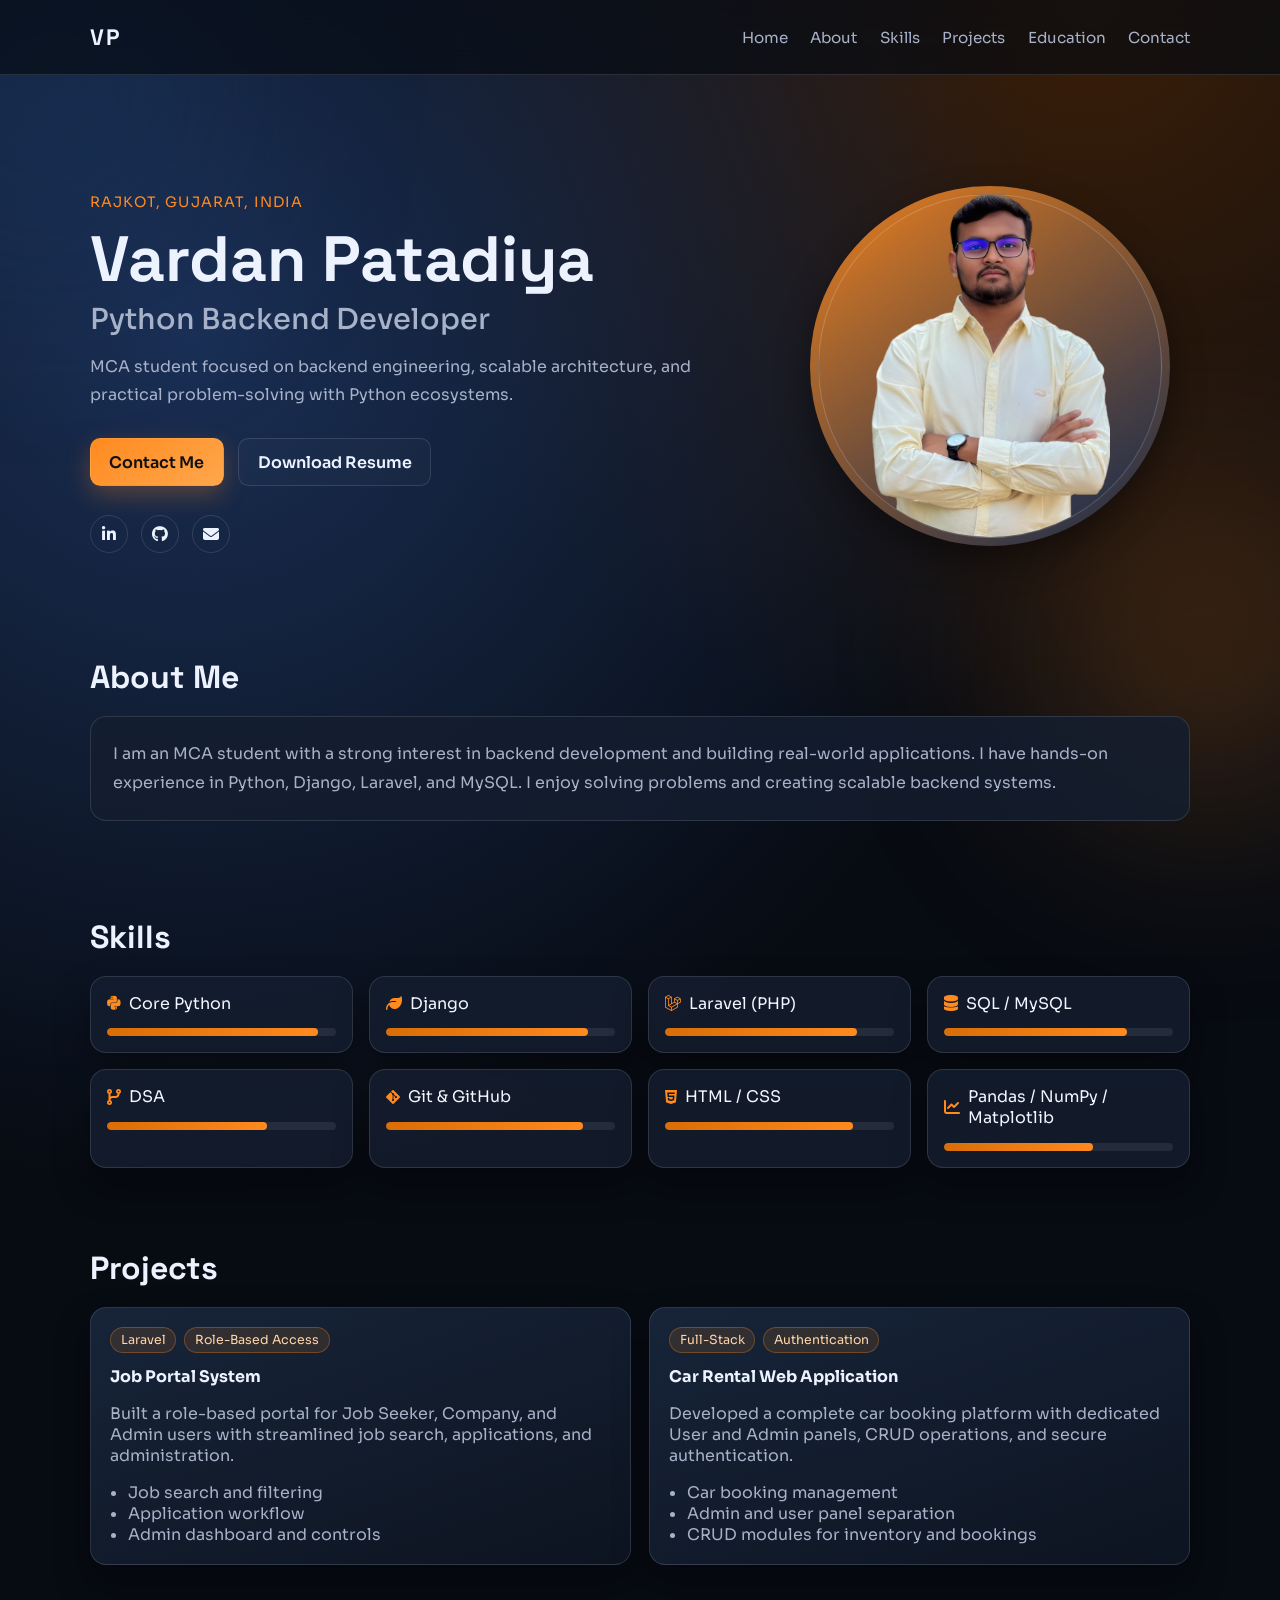
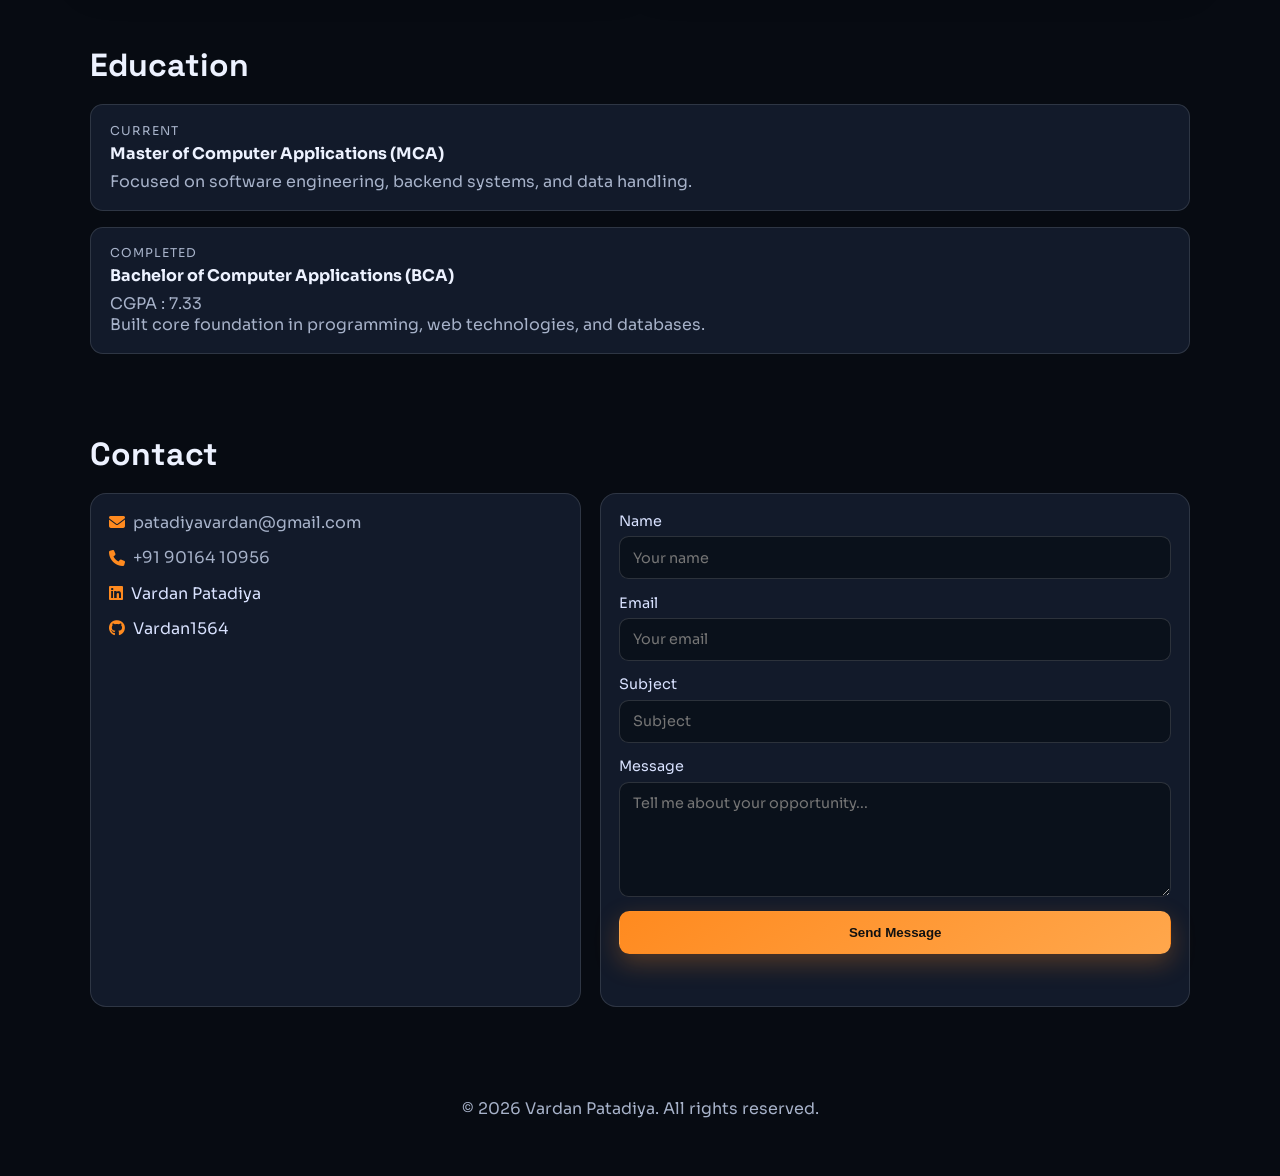
==== index.html @ b677b0a2 "add cgpa in bca in p tag" ====
<!DOCTYPE html>
<html lang="en">
  <head>
    <meta charset="UTF-8" />
    <meta name="viewport" content="width=device-width, initial-scale=1.0" />
    <meta
      name="description"
      content="Portfolio of Vardan Patadiya, Python Backend Developer."
    />
    <title>Vardan | Python Backend Developer</title>
    <link rel="preconnect" href="https://fonts.googleapis.com" />
    <link rel="preconnect" href="https://fonts.gstatic.com" crossorigin />
    <link
      href="https://fonts.googleapis.com/css2?family=Sora:wght@400;500;600;700&family=Space+Grotesk:wght@500;700&display=swap"
      rel="stylesheet"
    />
    <link
      rel="stylesheet"
      href="https://cdnjs.cloudflare.com/ajax/libs/font-awesome/6.5.2/css/all.min.css"
      crossorigin="anonymous"
    />

    <link rel="icon" href="data:image/svg+xml,<svg xmlns='http://www.w3.org/2000/svg' viewBox='0 0 100 100'><rect width='100' height='100' rx='20' fill='%231B3C53'/><text y='.9em' font-size='72' x='10'>VP</text></svg>" />
    <link rel="stylesheet" href="style.css" />
  </head>
  <body>
    <div class="bg-glow bg-glow-1"></div>
    <div class="bg-glow bg-glow-2"></div>

    <header class="header">
      <div class="container nav-wrap">
        <a class="brand" href="#home">VP</a>
        <button class="menu-toggle" id="menu-toggle" aria-label="Toggle menu">
          <span></span>
          <span></span>
          <span></span>
        </button>
        <nav class="nav" id="nav-menu">
          <a href="#home">Home</a>
          <a href="#about">About</a>
          <a href="#skills">Skills</a>
          <a href="#projects">Projects</a>
          <a href="#education">Education</a>
          <a href="#contact">Contact</a>
        </nav>
      </div>
    </header>

    <main>
      <section class="hero container reveal" id="home">
        <div class="hero-layout">
          <div class="hero-content">
            <p class="eyebrow">Rajkot, Gujarat, India</p>
            <h1>Vardan Patadiya</h1>
            <h2>Python Backend Developer </h2>
            <p class="hero-text">
              MCA student focused on backend engineering, scalable architecture, and
              practical problem-solving with Python ecosystems.
            </p>
            <div class="hero-cta">
              <a class="btn btn-primary" href="#contact">Contact Me</a>
              <a class="btn btn-outline" href="https://drive.google.com/file/d/1NyNPLD299EWJ80nY0tFBaYq_1Mv7VMRz/view?usp=drive_link" download
                >Download Resume</a
              >
            </div>
            <div class="social-links">
              <a href="https://www.linkedin.com/in/vardan-patadiya-71382b304/" target="_blank" rel="noreferrer"
                ><i class="fa-brands fa-linkedin-in"></i
              ></a>
              <a href="https://github.com/Vardan1564" target="_blank" rel="noreferrer"
                ><i class="fa-brands fa-github"></i
              ></a>
              <a href="mailto:patadiyavardan@gmail.com"
                ><i class="fa-solid fa-envelope"></i
              ></a>
            </div>
          </div>
          <div class="hero-avatar-wrap">
            <div class="avatar-ring">
              <div class="avatar-photo" aria-label="Vardan Patadiya photo">
                <img id="avatar-image" alt="Vardan Patadiya" />
                <div class="avatar-fallback" id="avatar-fallback">VP</div>
              </div>
            </div>
          </div>
        </div>
      </section>

      <section class="section container reveal" id="about">
        <div class="section-head">
          <h3>About Me</h3>
        </div>
        <p class="about-text">
          I am an MCA student with a strong interest in backend development and
          building real-world applications. I have hands-on experience in
          Python, Django, Laravel, and MySQL. I enjoy solving problems and
          creating scalable backend systems.
        </p>
      </section>

      <section class="section container reveal" id="skills">
        <div class="section-head">
          <h3>Skills</h3>
        </div>
        <div class="skills-grid">
          <article class="skill-card">
            <p><i class="fa-brands fa-python"></i> Core Python</p>
            <div class="skill-bar"><span style="width: 92%"></span></div>
          </article>
          <article class="skill-card">
            <p><i class="fa-solid fa-leaf"></i> Django</p>
            <div class="skill-bar"><span style="width: 88%"></span></div>
          </article>
          <article class="skill-card">
            <p><i class="fa-brands fa-laravel"></i> Laravel (PHP)</p>
            <div class="skill-bar"><span style="width: 84%"></span></div>
          </article>
          <article class="skill-card">
            <p><i class="fa-solid fa-database"></i> SQL / MySQL</p>
            <div class="skill-bar"><span style="width: 80%"></span></div>
          </article>
          <article class="skill-card">
            <p><i class="fa-solid fa-code-branch"></i> DSA</p>
            <div class="skill-bar"><span style="width: 70%"></span></div>
          </article>
          <article class="skill-card">
            <p><i class="fa-brands fa-git-alt"></i> Git & GitHub</p>
            <div class="skill-bar"><span style="width: 86%"></span></div>
          </article>
          <article class="skill-card">
            <p><i class="fa-brands fa-html5"></i> HTML / CSS</p>
            <div class="skill-bar"><span style="width: 82%"></span></div>
          </article>
          <article class="skill-card">
            <p><i class="fa-solid fa-chart-line"></i> Pandas / NumPy / Matplotlib</p>
            <div class="skill-bar"><span style="width: 65%"></span></div>
          </article>
        </div>
      </section>

      <section class="section container reveal" id="projects">
        <div class="section-head">
          <h3>Projects</h3>
        </div>
        <div class="projects-grid">
          <article class="project-card">
            <div class="tag-row">
              <span class="tag">Laravel</span>
              <span class="tag">Role-Based Access</span>
            </div>
            <h4>Job Portal System</h4>
            <p>
              Built a role-based portal for Job Seeker, Company, and Admin
              users with streamlined job search, applications, and
              administration.
            </p>
            <ul>
              <li>Job search and filtering</li>
              <li>Application workflow</li>
              <li>Admin dashboard and controls</li>
            </ul>
          </article>

          <article class="project-card">
            <div class="tag-row">
              <span class="tag">Full-Stack</span>
              <span class="tag">Authentication</span>
            </div>
            <h4>Car Rental Web Application</h4>
            <p>
              Developed a complete car booking platform with dedicated User and
              Admin panels, CRUD operations, and secure authentication.
            </p>
            <ul>
              <li>Car booking management</li>
              <li>Admin and user panel separation</li>
              <li>CRUD modules for inventory and bookings</li>
            </ul>
          </article>
        </div>
      </section>

      <section class="section container reveal" id="education">
        <div class="section-head">
          <h3>Education</h3>
        </div>
        <div class="education-list">
          <article class="edu-card">
            <p class="edu-year">Current</p>
            <h4>Master of Computer Applications (MCA)</h4>
            <p>Focused on software engineering, backend systems, and data handling.</p>
          </article>
          <article class="edu-card">
            <p class="edu-year">Completed</p>
            <h4>Bachelor of Computer Applications (BCA)</h4>
            <p>CGPA : 7.33</p>
            <p>Built core foundation in programming, web technologies, and databases.</p>
          </article>
        </div>
      </section>

      <section class="section container reveal" id="contact">
        <div class="section-head">
          <h3>Contact</h3>
        </div>
        <div class="contact-grid">
          <div class="contact-info">
            <p><i class="fa-solid fa-envelope"></i> patadiyavardan@gmail.com</p>
            <p><i class="fa-solid fa-phone"></i> +91 90164 10956</p>
            <p>
              <i class="fa-brands fa-linkedin"></i>
              <a href="https://www.linkedin.com/in/vardan-patadiya-71382b304/" target="_blank" rel="noreferrer"
                >Vardan Patadiya</a
              >
            </p>
            <p>
              <i class="fa-brands fa-github"></i>
              <a href="https://github.com/Vardan1564" target="_blank" rel="noreferrer"
                >Vardan1564</a
              >
            </p>
          </div>

          <form
            class="contact-form"
            id="contact-form"
            action="https://formsubmit.co/patadiyavardan@gmail.com"
            method="POST"
          >
            <input
              type="hidden"
              name="_subject"
              id="email-main-subject"
              value="New portfolio contact request"
            />
            <input type="hidden" name="_captcha" value="false" />
            <input type="hidden" name="_template" value="table" />
            <label>
              Name
              <input type="text" name="name" placeholder="Your name" required />
            </label>
            <label>
              Email
              <input type="email" name="email" placeholder="Your email" required />
            </label>
            <label>
              Subject
              <input
                type="text"
                name="subject"
                placeholder="Subject"
                maxlength="120"
                required
              />
            </label>
            <label>
              Message
              <textarea
                name="message"
                rows="5"
                placeholder="Tell me about your opportunity..."
                required
              ></textarea>
            </label>
            <button class="btn btn-primary" id="contact-submit" type="submit">
              Send Message
            </button>
            <p id="form-status" aria-live="polite"></p>
          </form>
        </div>
      </section>
    </main>

    <footer class="footer">
      <p>&copy; <span id="year"></span> Vardan Patadiya. All rights reserved.</p>
    </footer>

    <script src="script.js"></script>
  </body>
</html>
---- style.css ----
:root {
  --bg-main: #070b12;
  --bg-soft: #0f1724;
  --bg-card: rgba(20, 30, 47, 0.85);
  --text-main: #edf2ff;
  --text-soft: #a7b2c9;
  --accent: #ff8a1f;
  --accent-dark: #d96d06;
  --border: rgba(255, 255, 255, 0.12);
  --shadow: 0 18px 35px rgba(0, 0, 0, 0.35);
}

*,
*::before,
*::after {
  box-sizing: border-box;
}

html {
  scroll-behavior: smooth;
}

body {
  margin: 0;
  font-family: "Sora", sans-serif;
  color: var(--text-main);
  background: radial-gradient(circle at 15% 12%, #1a2f55 0%, transparent 32%),
    radial-gradient(circle at 85% 0%, #3a1e08 0%, transparent 26%),
    var(--bg-main);
  min-height: 100vh;
  overflow-x: hidden;
}

.bg-glow {
  position: fixed;
  width: 320px;
  height: 320px;
  border-radius: 50%;
  filter: blur(110px);
  z-index: -1;
}

.bg-glow-1 {
  top: -80px;
  left: -120px;
  background: rgba(34, 69, 122, 0.35);
}

.bg-glow-2 {
  right: -90px;
  bottom: 10%;
  background: rgba(255, 138, 31, 0.22);
}

.container {
  width: min(1100px, 92%);
  margin: 0 auto;
}

.header {
  position: sticky;
  top: 0;
  z-index: 30;
  backdrop-filter: blur(14px);
  background: rgba(7, 11, 18, 0.68);
  border-bottom: 1px solid var(--border);
}

.nav-wrap {
  display: flex;
  align-items: center;
  justify-content: space-between;
  min-height: 74px;
}

.brand {
  text-decoration: none;
  color: var(--text-main);
  font-family: "Space Grotesk", sans-serif;
  font-size: 1.4rem;
  font-weight: 700;
  letter-spacing: 0.08em;
}

.nav {
  display: flex;
  gap: 1.4rem;
}

.nav a {
  text-decoration: none;
  color: var(--text-soft);
  font-size: 0.95rem;
  transition: color 0.2s ease;
}

.nav a:hover {
  color: var(--accent);
}

.menu-toggle {
  display: none;
  flex-direction: column;
  gap: 5px;
  border: 0;
  background: transparent;
  cursor: pointer;
}

.menu-toggle span {
  width: 24px;
  height: 2px;
  background: var(--text-main);
}

.hero {
  padding: 6.5rem 0 4rem;
}

.hero-layout {
  display: grid;
  grid-template-columns: 1.25fr 0.75fr;
  align-items: center;
  gap: 2.2rem;
}

.hero-content {
  min-width: 0;
}

.eyebrow {
  color: var(--accent);
  font-size: 0.9rem;
  text-transform: uppercase;
  letter-spacing: 0.08em;
}

h1 {
  margin: 0.4rem 0 0;
  font-family: "Space Grotesk", sans-serif;
  font-size: clamp(2.3rem, 7vw, 4rem);
  line-height: 1.05;
}

h2 {
  margin: 0.5rem 0 1rem;
  color: var(--text-soft);
  font-weight: 500;
  font-size: clamp(1.15rem, 3.6vw, 1.8rem);
}

.hero-text {
  width: min(680px, 100%);
  color: var(--text-soft);
  line-height: 1.75;
}

.hero-cta {
  margin-top: 1.8rem;
  display: flex;
  flex-wrap: wrap;
  gap: 0.9rem;
}

.btn {
  text-decoration: none;
  border-radius: 0.65rem;
  padding: 0.8rem 1.15rem;
  font-weight: 600;
  border: 1px solid transparent;
  display: inline-flex;
  align-items: center;
  justify-content: center;
  transition: transform 0.2s ease, box-shadow 0.2s ease, background 0.2s ease,
    color 0.2s ease;
}

.btn:hover {
  transform: translateY(-2px);
}

.btn-primary {
  background: linear-gradient(145deg, var(--accent), #ffa74c);
  color: #111;
  box-shadow: 0 9px 25px rgba(255, 138, 31, 0.28);
}

.btn-primary:hover {
  background: linear-gradient(145deg, #ff9f45, #ffbf82);
}

.btn-primary:disabled {
  cursor: not-allowed;
  opacity: 0.75;
  transform: none;
}

.btn-outline {
  color: var(--text-main);
  border-color: var(--border);
  background: rgba(255, 255, 255, 0.02);
}

.btn-outline:hover {
  border-color: var(--accent);
  color: var(--accent);
}

.social-links {
  margin-top: 1.8rem;
  display: flex;
  gap: 0.8rem;
}

.social-links a {
  width: 38px;
  height: 38px;
  border-radius: 50%;
  display: grid;
  place-items: center;
  color: var(--text-main);
  border: 1px solid var(--border);
  text-decoration: none;
  transition: all 0.2s ease;
}

.social-links a:hover {
  border-color: var(--accent);
  color: var(--accent);
}

i.icon-fallback {
  display: inline-flex;
  align-items: center;
  justify-content: center;
  min-width: 1.2em;
  font-style: normal;
  font-weight: 700;
  font-size: 0.75em;
  line-height: 1;
  letter-spacing: 0.01em;
}

.social-links i.icon-fallback {
  font-size: 0.7rem;
}

.hero-avatar-wrap {
  display: flex;
  justify-content: center;
}

.avatar-ring {
  width: min(360px, 78vw);
  aspect-ratio: 1 / 1;
  border-radius: 50%;
  padding: 8px;
  background: linear-gradient(
    145deg,
    rgba(255, 138, 31, 0.9),
    rgba(22, 44, 80, 0.95)
  );
  box-shadow: 0 15px 35px rgba(0, 0, 0, 0.42);
}

.avatar-photo {
  width: 100%;
  height: 100%;
  border-radius: 50%;
  position: relative;
  overflow: hidden;
  background: linear-gradient(
    145deg,
    rgba(255, 138, 31, 0.32),
    rgba(22, 44, 80, 0.6)
  );
  border: 1px solid rgba(255, 255, 255, 0.18);
}

.avatar-photo img {
  width: 100%;
  height: 100%;
  object-fit: contain;
  object-position: center bottom;
  display: block;
}

.avatar-fallback {
  position: absolute;
  inset: 0;
  display: none;
  place-items: center;
  font-family: "Space Grotesk", sans-serif;
  font-size: clamp(2rem, 5vw, 3.2rem);
  font-weight: 700;
  letter-spacing: 0.04em;
  color: #eef3ff;
  background: linear-gradient(
    145deg,
    rgba(255, 138, 31, 0.32),
    rgba(22, 44, 80, 0.6)
  );
}

.section {
  padding: 2.5rem 0;
}

.section-head {
  display: flex;
  align-items: center;
  margin-bottom: 1.2rem;
}

.section-head h3 {
  margin: 0;
  font-family: "Space Grotesk", sans-serif;
  font-size: clamp(1.4rem, 4vw, 2rem);
}

.about-text {
  color: var(--text-soft);
  line-height: 1.8;
  padding: 1.4rem;
  border-radius: 1rem;
  background: var(--bg-card);
  border: 1px solid var(--border);
}

.skills-grid {
  display: grid;
  gap: 1rem;
  grid-template-columns: repeat(auto-fit, minmax(230px, 1fr));
}

.skill-card {
  background: var(--bg-card);
  border: 1px solid var(--border);
  border-radius: 1rem;
  padding: 1rem;
  box-shadow: var(--shadow);
  transition: transform 0.2s ease, border-color 0.2s ease;
}

.skill-card:hover {
  transform: translateY(-4px);
  border-color: rgba(255, 138, 31, 0.55);
}

.skill-card p {
  margin: 0 0 0.9rem;
  color: #f2f6ff;
  display: flex;
  gap: 0.5rem;
  align-items: center;
}

.skill-card i {
  color: var(--accent);
}

.skill-bar {
  width: 100%;
  height: 8px;
  border-radius: 999px;
  overflow: hidden;
  background: rgba(255, 255, 255, 0.08);
}

.skill-bar span {
  height: 100%;
  display: block;
  border-radius: inherit;
  background: linear-gradient(90deg, var(--accent-dark), var(--accent));
  animation: loadBar 1.2s ease;
}

.projects-grid {
  display: grid;
  gap: 1.1rem;
  grid-template-columns: repeat(auto-fit, minmax(270px, 1fr));
}

.project-card {
  background: linear-gradient(
    160deg,
    rgba(24, 38, 60, 0.95) 0%,
    rgba(14, 21, 34, 0.95) 100%
  );
  border: 1px solid var(--border);
  border-radius: 1rem;
  padding: 1.2rem;
  box-shadow: var(--shadow);
  transition: transform 0.25s ease, border-color 0.25s ease;
}

.project-card:hover {
  transform: translateY(-5px);
  border-color: rgba(255, 138, 31, 0.6);
}

.project-card h4 {
  margin: 0.8rem 0 0.6rem;
}

.project-card p,
.project-card ul {
  color: var(--text-soft);
}

.project-card ul {
  margin: 0.8rem 0 0;
  padding-left: 1.1rem;
}

.tag-row {
  display: flex;
  flex-wrap: wrap;
  gap: 0.5rem;
}

.tag {
  font-size: 0.78rem;
  color: #ffd6ab;
  border: 1px solid rgba(255, 138, 31, 0.3);
  background: rgba(255, 138, 31, 0.12);
  padding: 0.25rem 0.6rem;
  border-radius: 999px;
}

.education-list {
  display: grid;
  gap: 1rem;
}

.edu-card {
  padding: 1.1rem 1.2rem;
  border-left: 3px solid var(--accent);
  background: var(--bg-card);
  border-radius: 0.8rem;
  border: 1px solid var(--border);
}

.edu-year {
  color: var(--accent);
  text-transform: uppercase;
  font-size: 0.76rem;
  letter-spacing: 0.08em;
  margin-bottom: 0.4rem;
}

.edu-card h4 {
  margin: 0.25rem 0 0.45rem;
}

.edu-card p {
  margin: 0;
  color: var(--text-soft);
}

.contact-grid {
  display: grid;
  gap: 1.2rem;
  grid-template-columns: 1fr 1.2fr;
}

.contact-info {
  background: var(--bg-card);
  border: 1px solid var(--border);
  border-radius: 1rem;
  padding: 1.1rem;
}

.contact-info p {
  color: var(--text-soft);
  margin: 0 0 0.9rem;
  display: flex;
  align-items: flex-start;
  gap: 0.55rem;
}

.contact-info i {
  color: var(--accent);
  margin-top: 0.15rem;
}

.contact-info a {
  color: #d9e2ff;
  text-decoration: none;
}

.contact-info a:hover {
  color: var(--accent);
}

.contact-form {
  display: grid;
  gap: 0.9rem;
  background: var(--bg-card);
  border: 1px solid var(--border);
  border-radius: 1rem;
  padding: 1.1rem;
}

.contact-form label {
  display: grid;
  gap: 0.4rem;
  color: #d9e2ff;
  font-size: 0.9rem;
}

.contact-form input,
.contact-form textarea {
  width: 100%;
  border: 1px solid rgba(255, 255, 255, 0.14);
  border-radius: 0.6rem;
  background: rgba(9, 15, 24, 0.8);
  color: var(--text-main);
  padding: 0.72rem 0.8rem;
  font: inherit;
}

.contact-form input:focus,
.contact-form textarea:focus {
  border-color: var(--accent);
  outline: none;
}

#form-status {
  margin: 0;
  min-height: 20px;
  color: #ffc893;
  font-size: 0.9rem;
}

#form-status[data-state="success"] {
  color: #8afcbf;
}

#form-status[data-state="error"] {
  color: #ff9494;
}

.footer {
  text-align: center;
  padding: 2.2rem 1rem 2.6rem;
  color: var(--text-soft);
}

.reveal {
  opacity: 0;
  transform: translateY(24px);
}

.reveal.visible {
  opacity: 1;
  transform: translateY(0);
  transition: opacity 0.7s ease, transform 0.7s ease;
}

@keyframes loadBar {
  from {
    width: 0;
  }
}

@media (max-width: 860px) {
  .menu-toggle {
    display: flex;
  }

  .nav {
    position: absolute;
    right: 4%;
    top: 70px;
    width: min(260px, 90vw);
    background: #08101a;
    border: 1px solid var(--border);
    border-radius: 0.8rem;
    display: none;
    flex-direction: column;
    padding: 0.8rem;
  }

  .nav.open {
    display: flex;
  }

  .contact-grid {
    grid-template-columns: 1fr;
  }

  .hero-layout {
    grid-template-columns: 1fr;
  }

  .hero-avatar-wrap {
    order: -1;
    margin-bottom: 0.8rem;
  }

  .avatar-ring {
    width: min(300px, 70vw);
  }
}

@media (max-width: 560px) {
  .hero {
    padding-top: 5.4rem;
  }

  .hero-cta {
    width: 100%;
  }

  .btn {
    flex: 1;
    min-width: 145px;
  }
}
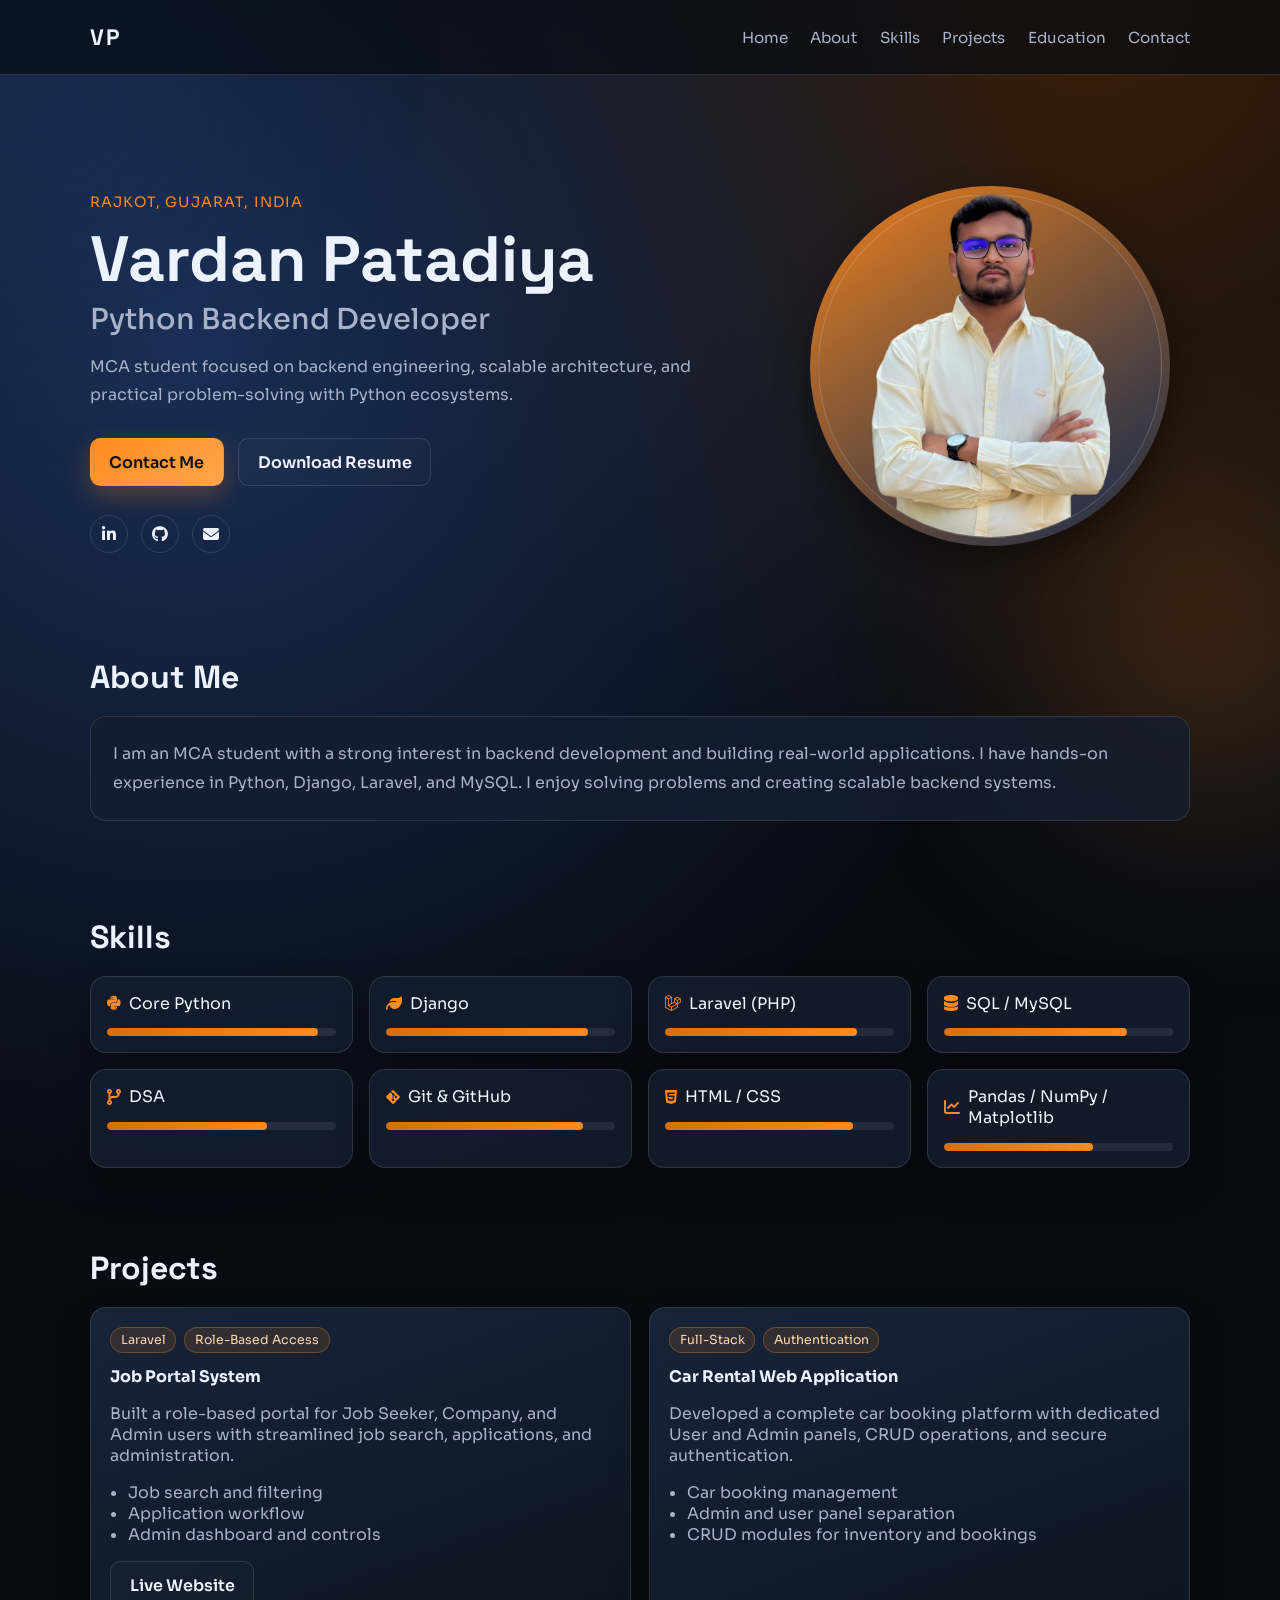
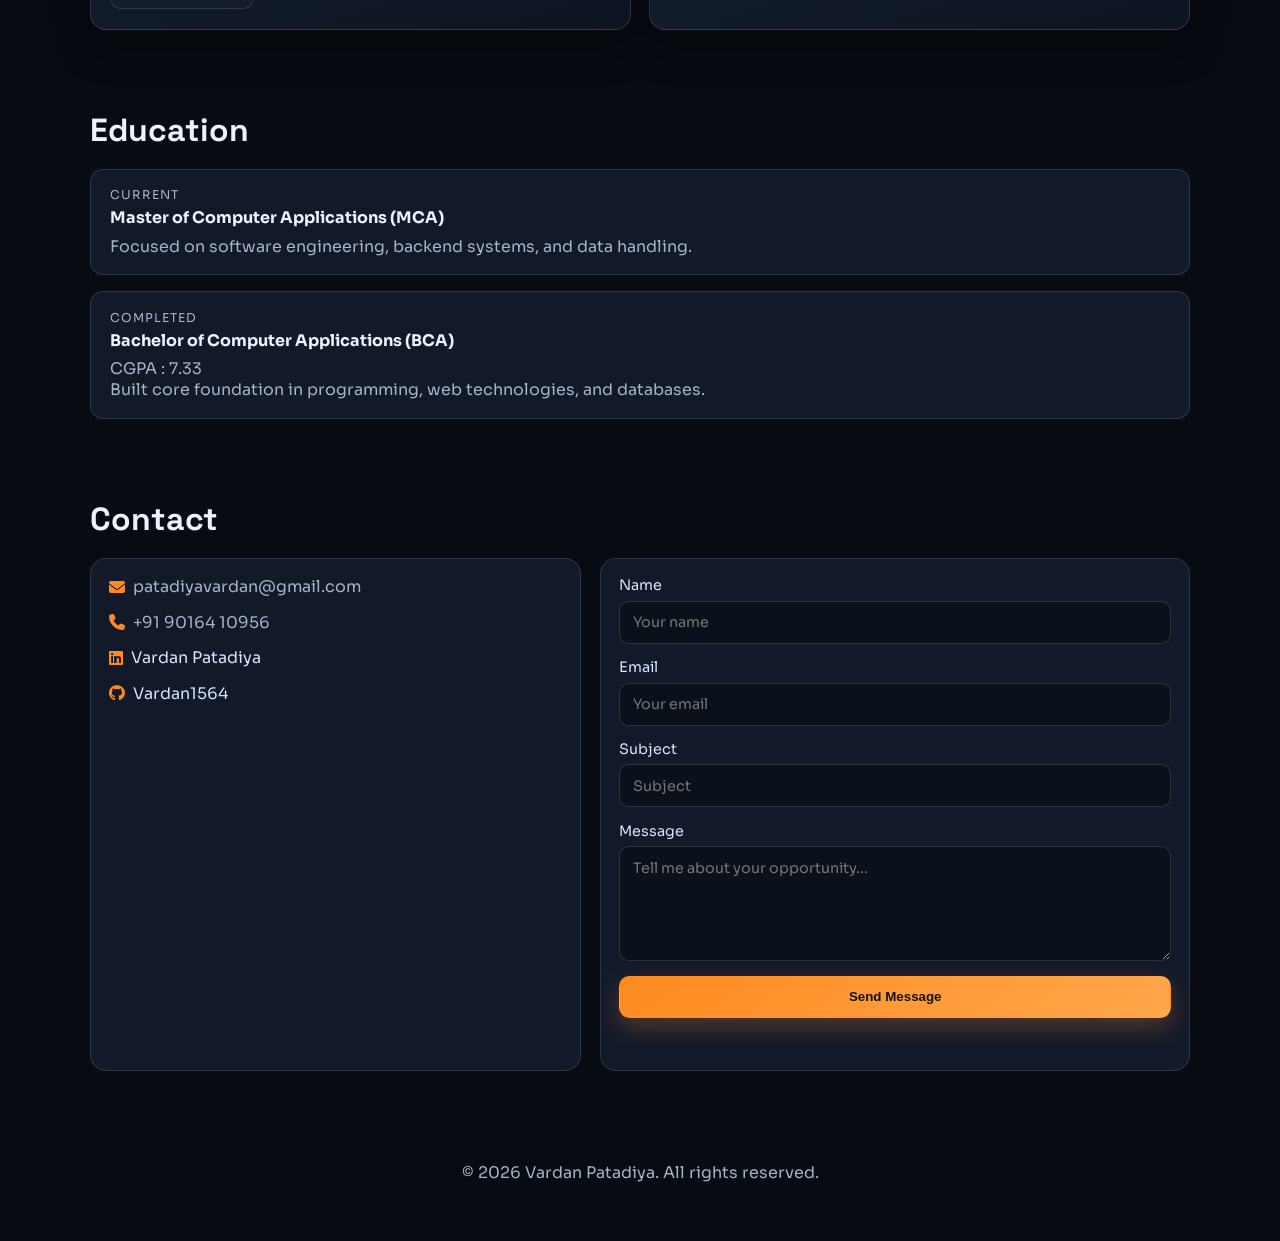
==== commit 2f88646a: "add button for live website" ====
--- a/index.html
+++ b/index.html
@@ -159,6 +159,15 @@
               <li>Application workflow</li>
               <li>Admin dashboard and controls</li>
             </ul>
+            <div class="project-actions">
+              <a
+                class="btn btn-outline"
+                href="https://careerlink.infinityfreeapp.com/"
+                target="_blank"
+                rel="noreferrer"
+                >Live Website</a
+              >
+            </div>
           </article>
 
           <article class="project-card">
--- a/style.css
+++ b/style.css
@@ -413,6 +413,10 @@
   padding-left: 1.1rem;
 }
 
+.project-actions {
+  margin-top: 1rem;
+}
+
 .tag-row {
   display: flex;
   flex-wrap: wrap;
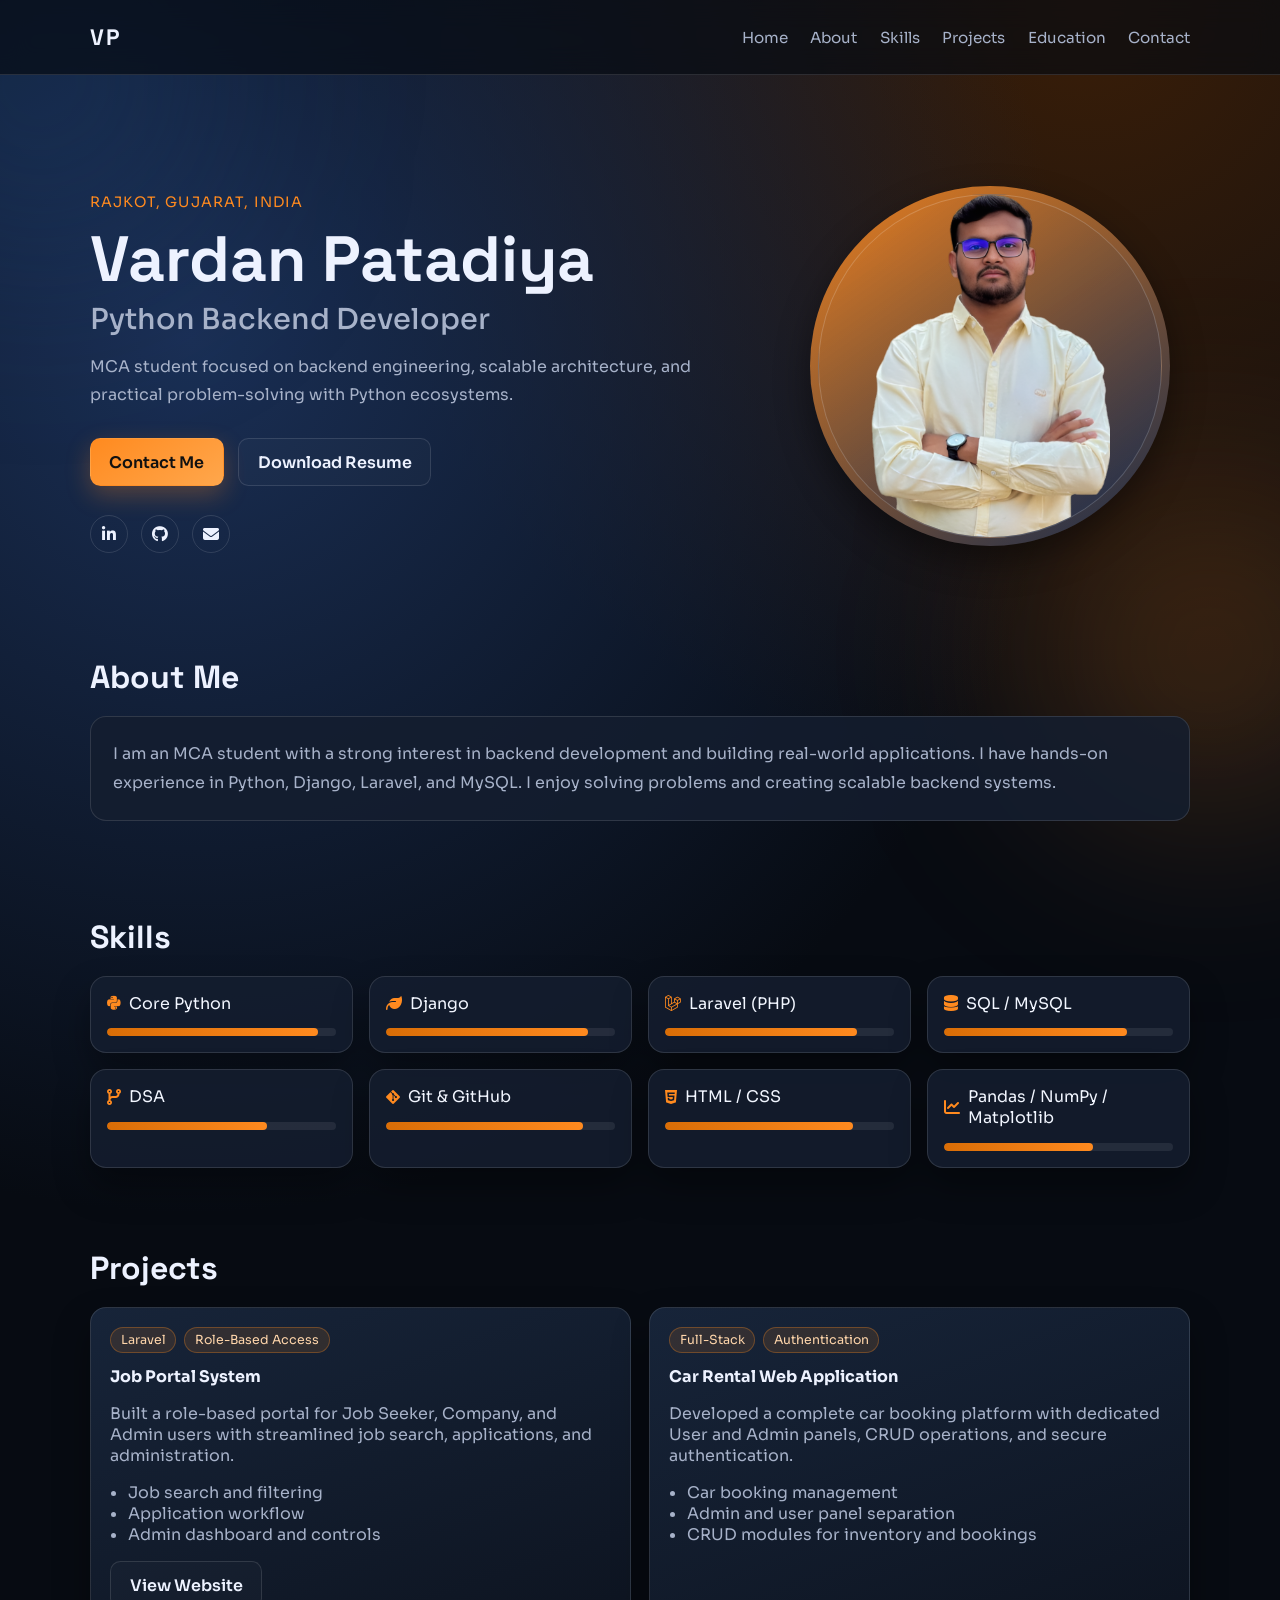
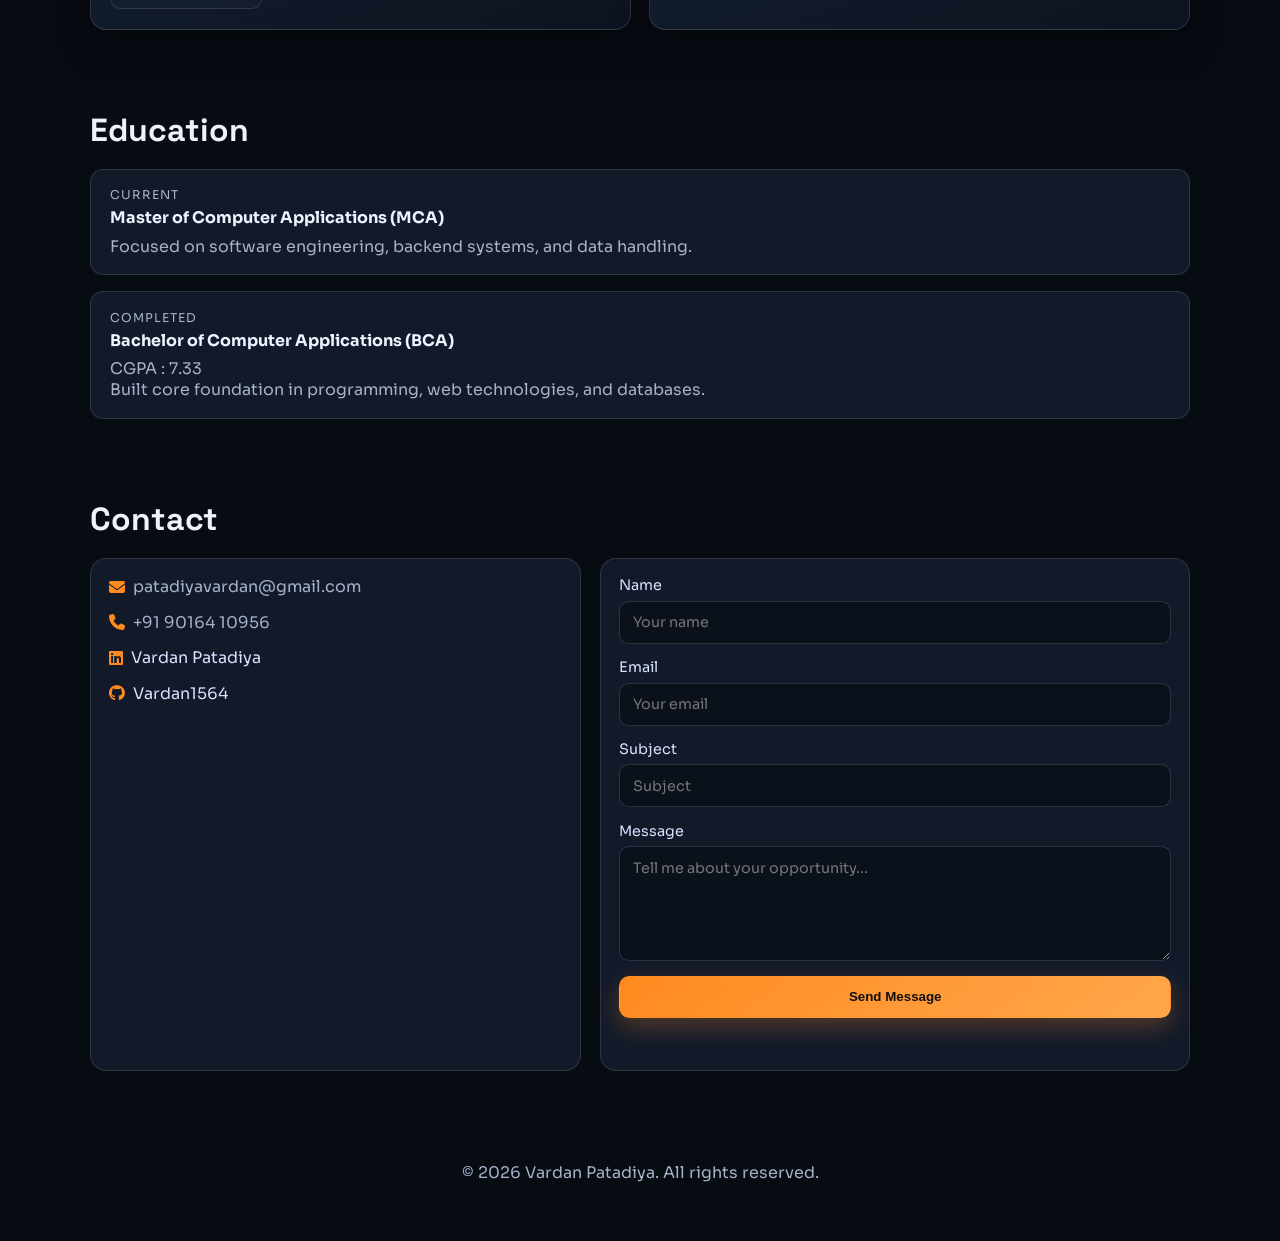
==== commit 29aace12: "change live website to view website" ====
--- a/index.html
+++ b/index.html
@@ -165,7 +165,7 @@
                 href="https://careerlink.infinityfreeapp.com/"
                 target="_blank"
                 rel="noreferrer"
-                >Live Website</a
+                >View Website</a
               >
             </div>
           </article>
